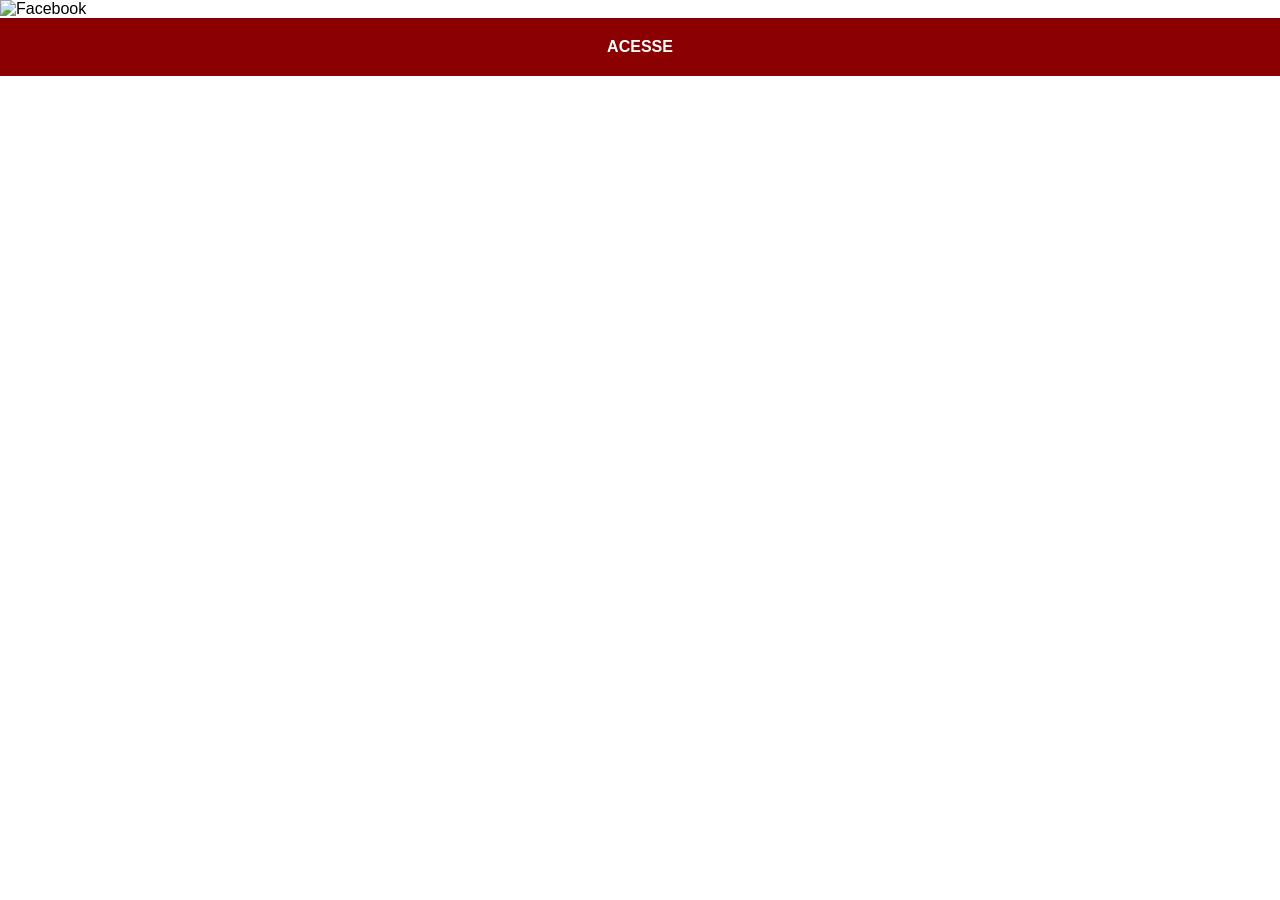
==== facebook.html @ 307e1f0b "create telas" ====
<!DOCTYPE html>
<html lang="pt-br">
<head>
    <meta charset="UTF-8">
    <meta name="viewport" content="width=device-width, initial-scale=1.0">
    <title>Tela-Facebook</title>
    <link rel="stylesheet" href="estilo/social.css"> 
</head>
<body>
    <img src="imagens/tela-facebook.jpg" alt="Facebook">
    <a href="https://www.facebook.com/gustavoguanabara/" target="_blank">ACESSE</a>
    
</body>
</html>
---- estilo/social.css ----
@charset "UTF-8";

* {
    margin: 0px;
    padding: 0px;
    font-family: Arial, Helvetica, sans-serif;
}

::-webkit-scrollbar {
    width: 0px;
    height: 0px;
}

img {
    width: 100vw;
}

a {
    display: block;
    background-color: darkred;
    color: white;
    padding: 20px;
    text-align: center;
    font-weight: bolder;
    text-decoration: none;
}

a:hover {
    background-color: red;
}
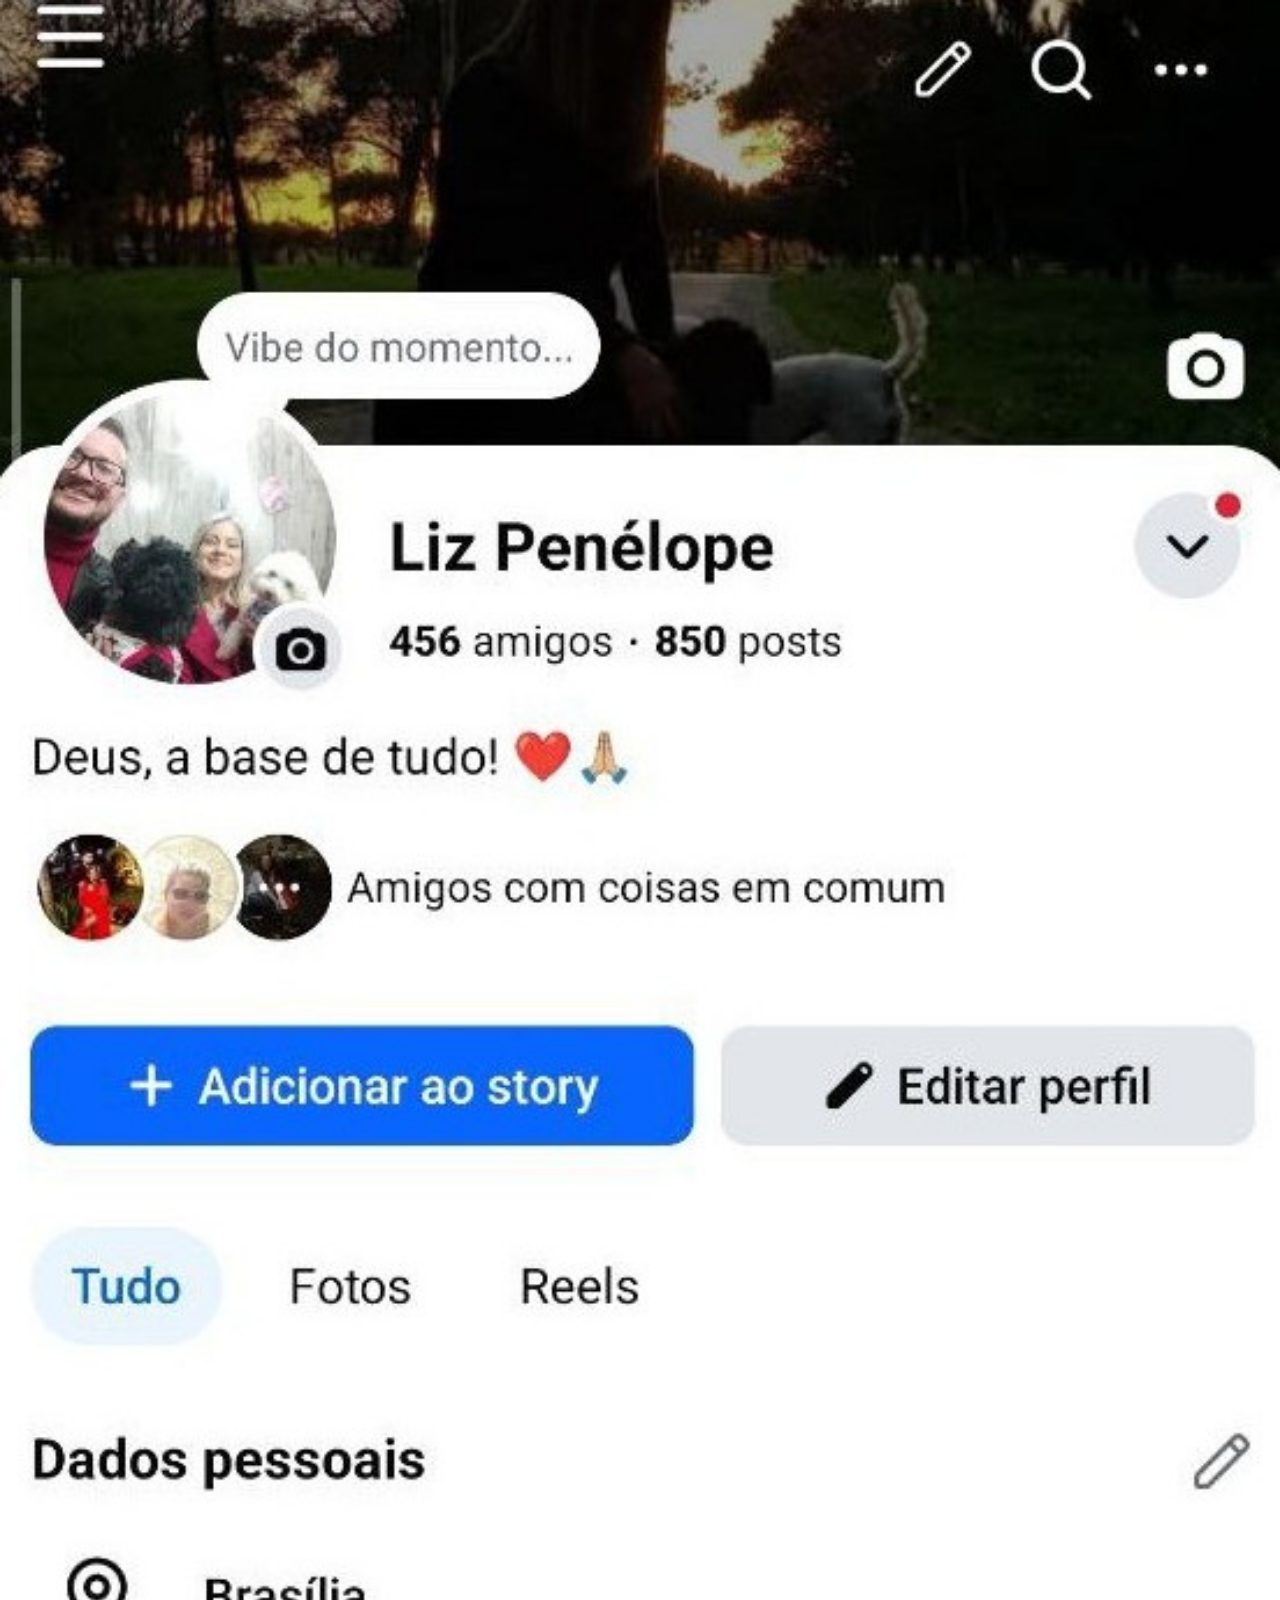
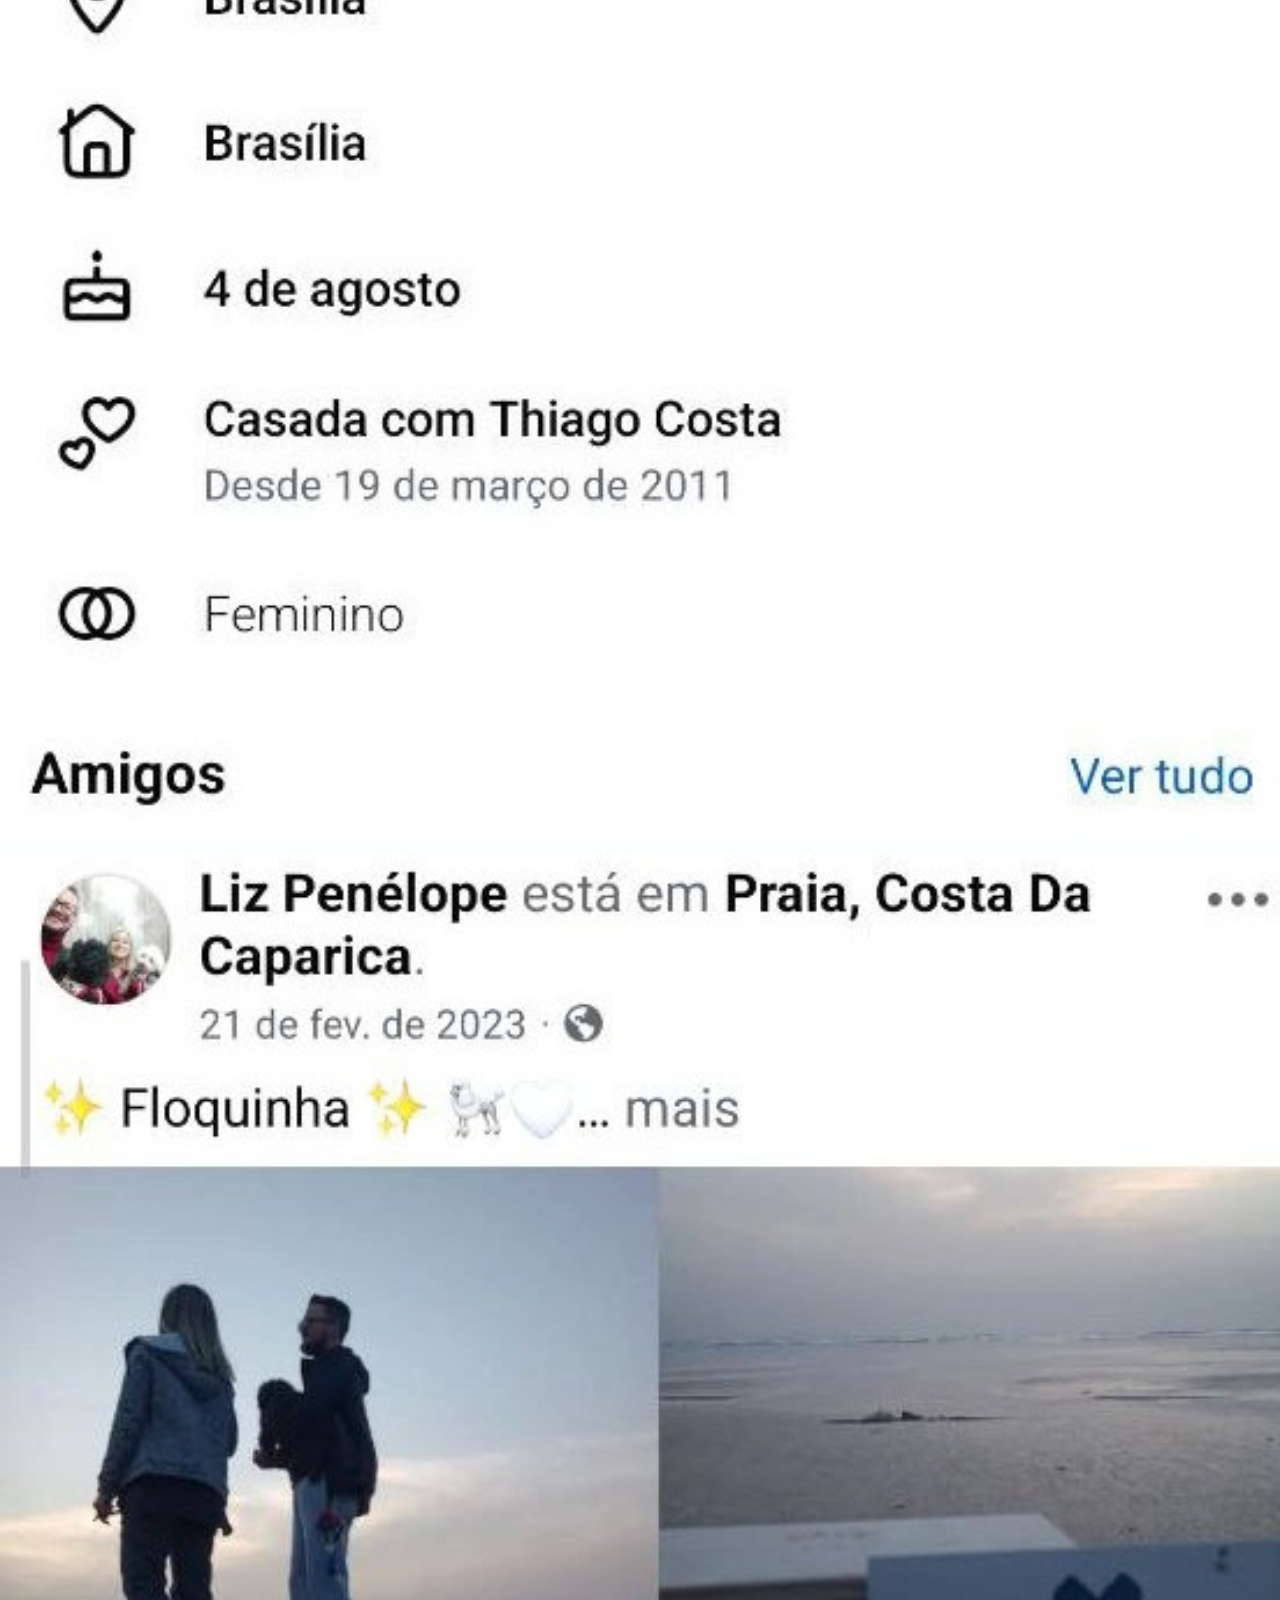
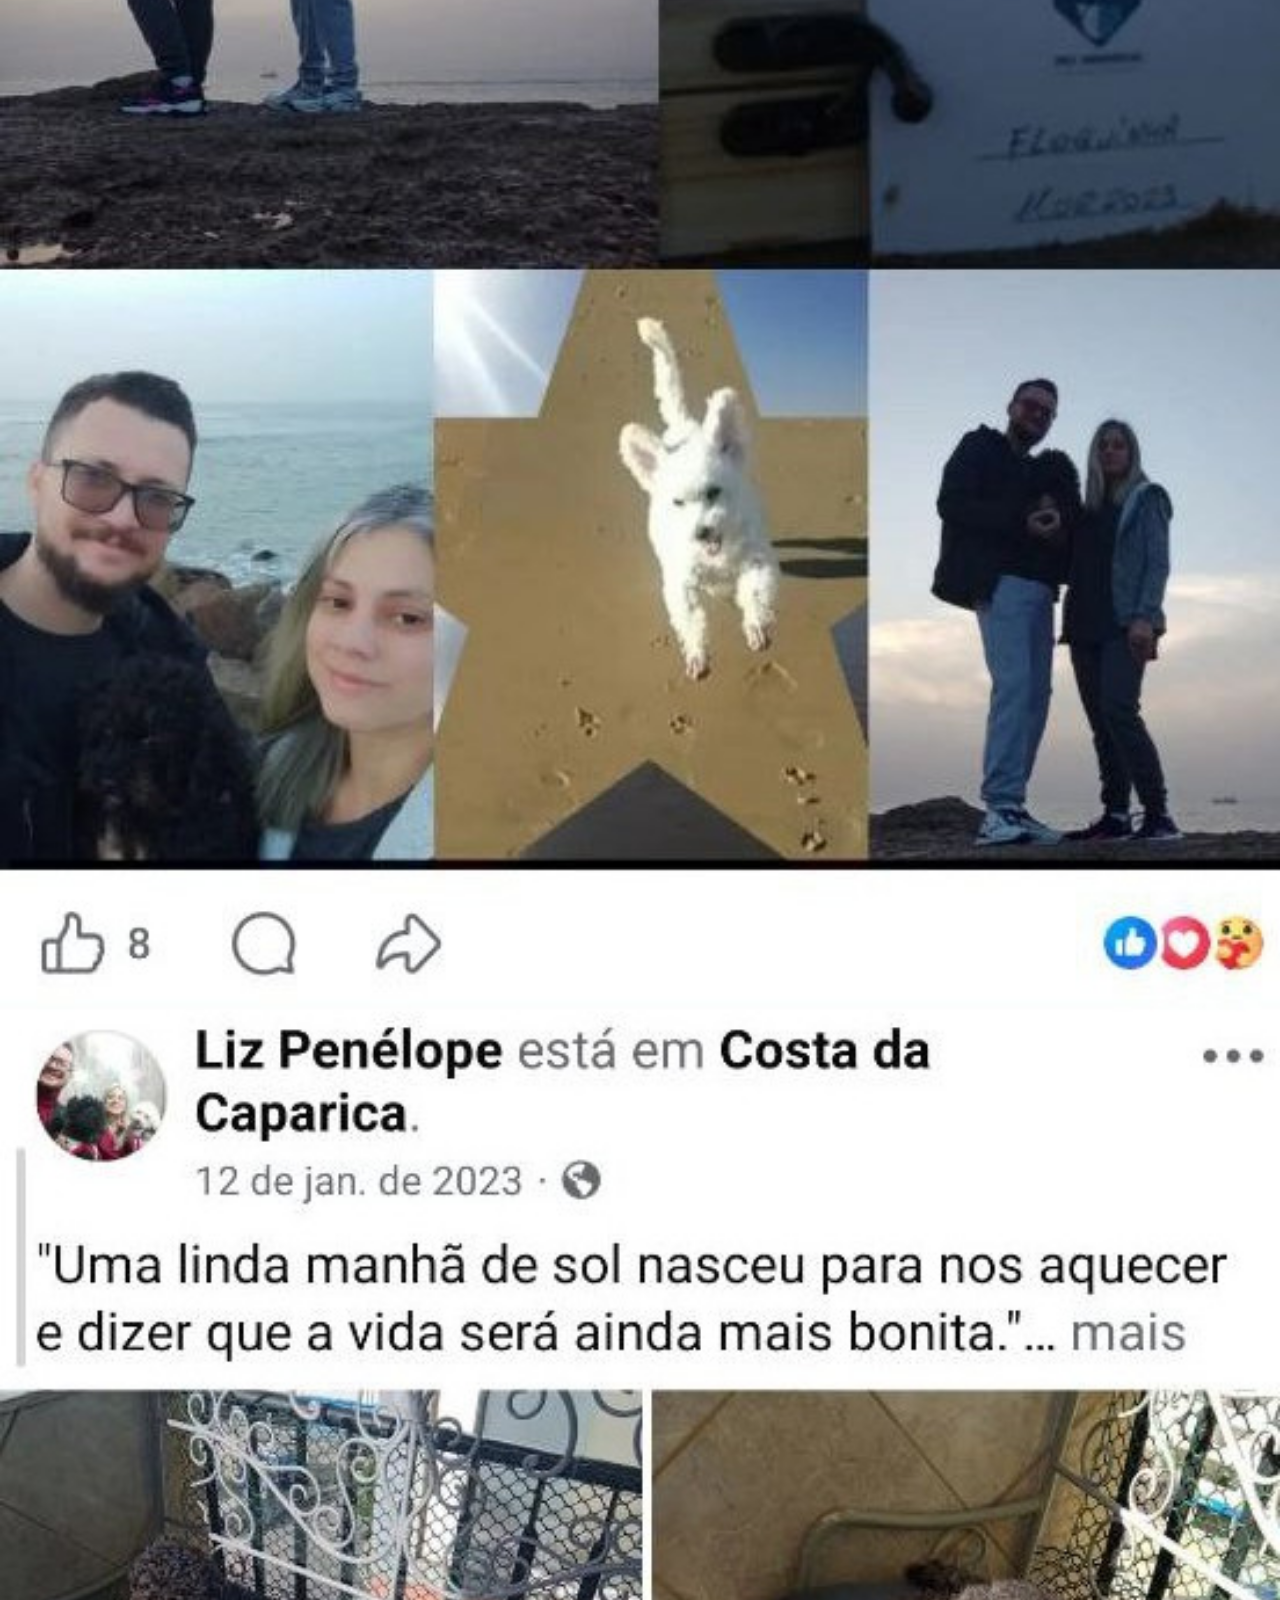
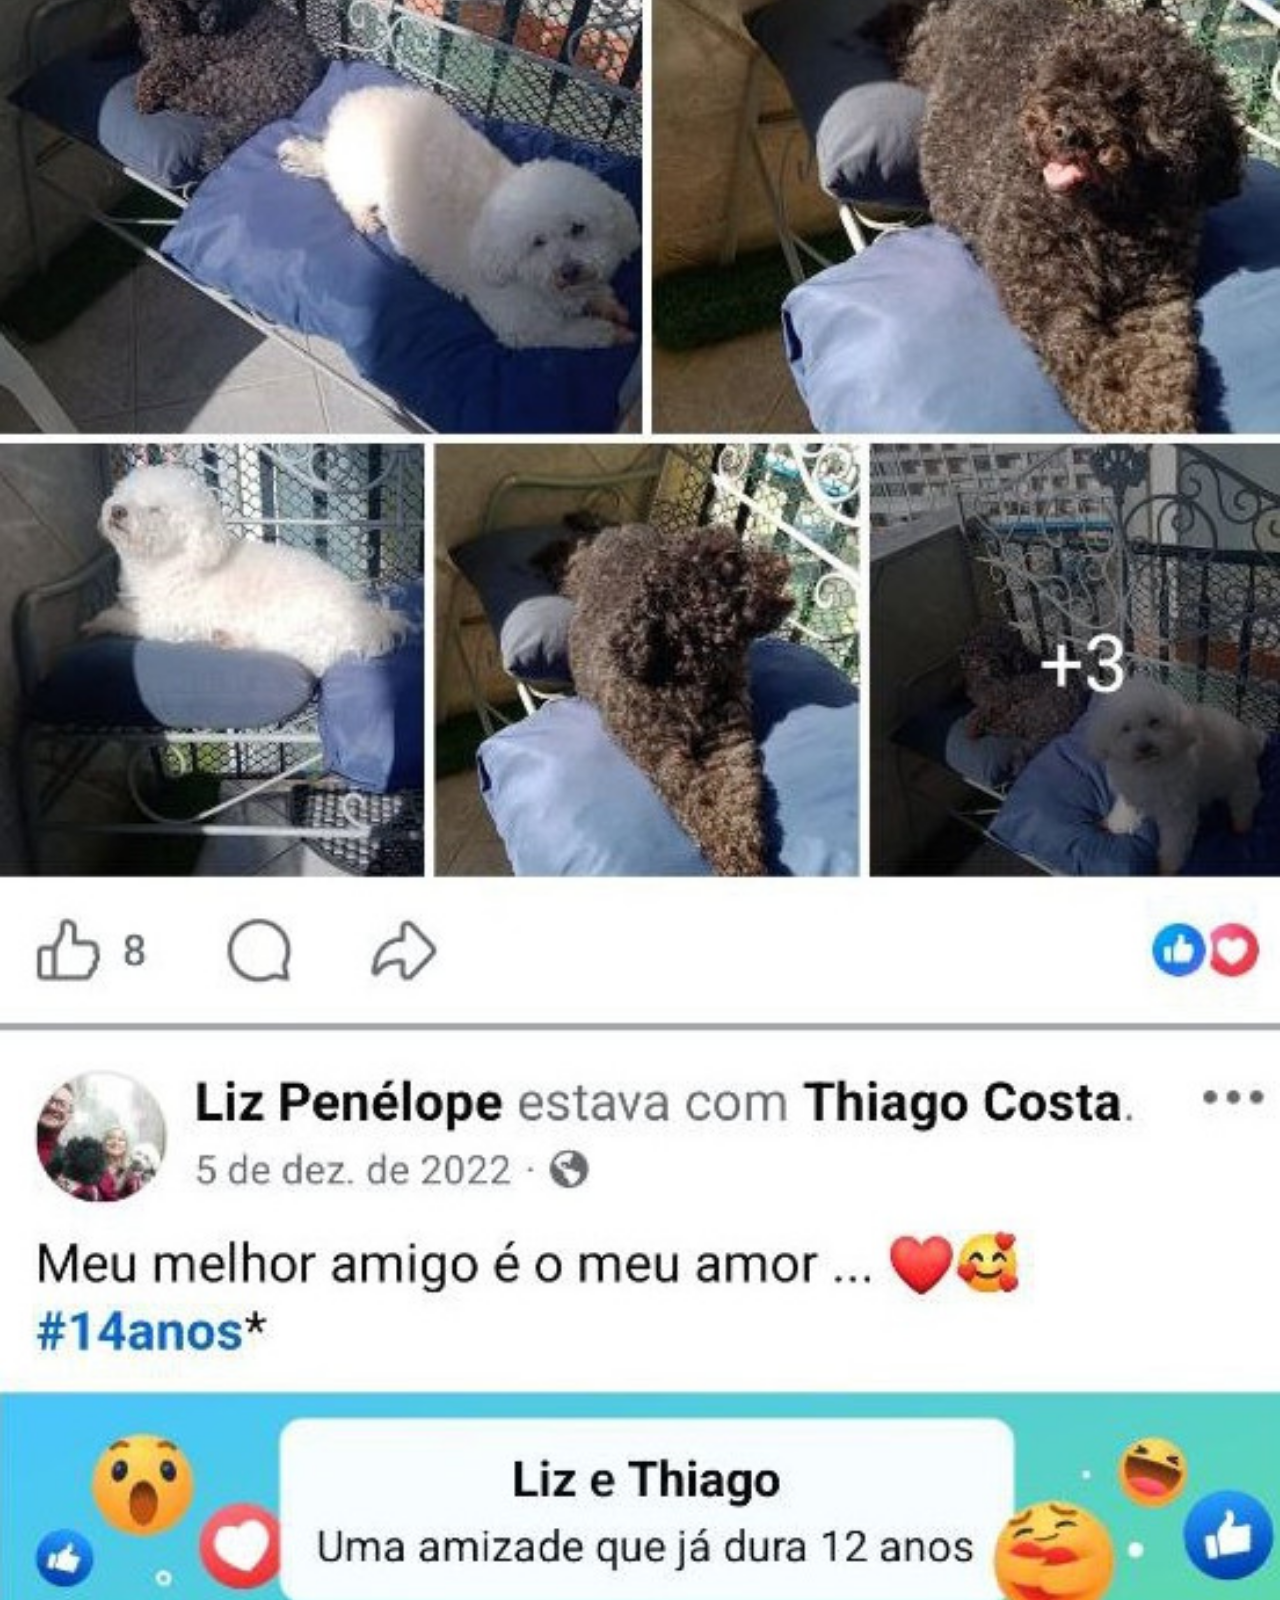
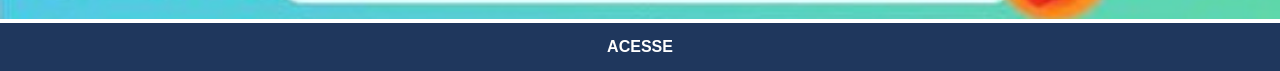
==== commit 2149d040: "ajustes gerais" ====
--- a/facebook.html
+++ b/facebook.html
@@ -7,8 +7,7 @@
     <link rel="stylesheet" href="estilo/social.css"> 
 </head>
 <body>
-    <img src="imagens/tela-facebook.jpg" alt="Facebook">
-    <a href="https://www.facebook.com/gustavoguanabara/" target="_blank">ACESSE</a>
-    
+    <img src="imagens/tela-face1.jpg" alt="Facebook">
+    <a href="https://www.facebook.com/lizzpenelope/" target="_blank">ACESSE</a>    
 </body>
 </html>
--- a/estilo/social.css
+++ b/estilo/social.css
@@ -17,14 +17,15 @@
 
 a {
     display: block;
-    background-color: darkred;
+    background-color: #1F375D;
     color: white;
-    padding: 20px;
+    padding: 15px;
     text-align: center;
     font-weight: bolder;
     text-decoration: none;
 }
 
 a:hover {
-    background-color: red;
+    background-color: #0C4C8A;
+    text-decoration: underline;
 }
